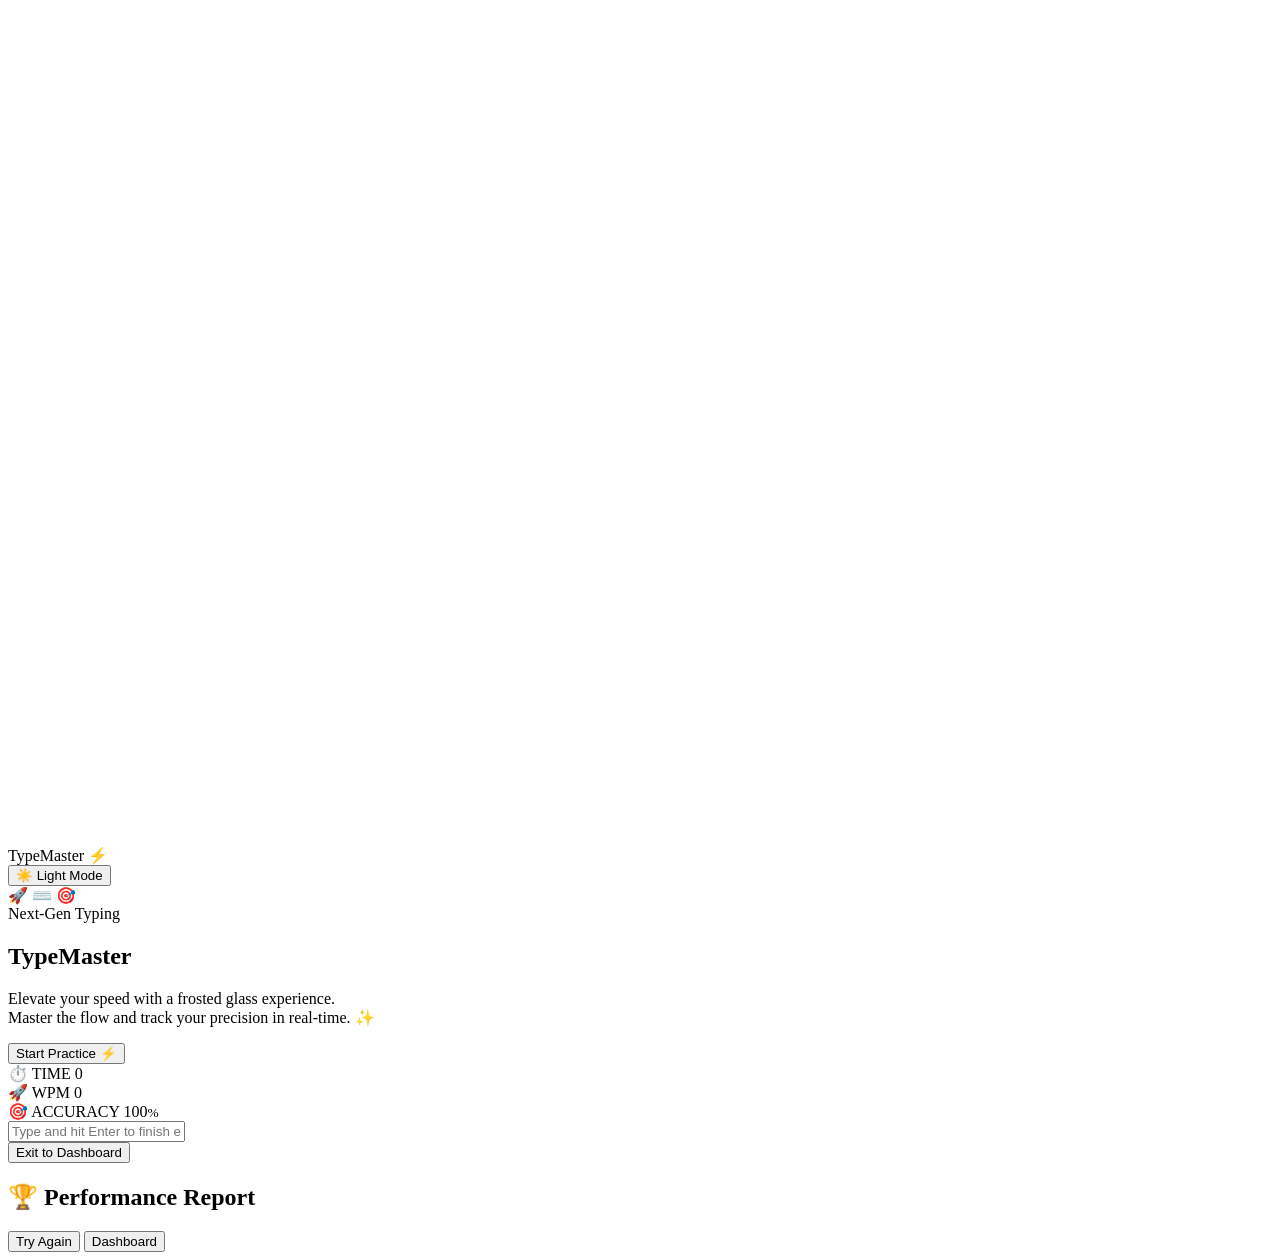
==== index.html @ 5be9650f "Update index.html" ====
<!DOCTYPE html>
<html lang="en">
<head>
    <meta charset="UTF-8">
    <meta name="viewport" content="width=device-width, initial-scale=1.0">
    <title>TypeMaster | Glass Edition</title>
    <link rel="stylesheet" href="style.css">
</head>
<body class="dark-mode">
    <div class="bubble-container" id="bubbles"></div>

    <audio id="key-sound" src="https://cdn.pixabay.com/audio/2022/03/15/audio_731385a430.mp3"></audio>
    <audio id="success-sound" src="https://cdn.pixabay.com/audio/2021/08/04/audio_0625c1539c.mp3"></audio>

    <nav class="glass-nav">
        <div class="logo-container">
            <span class="logo-text">TypeMaster</span>
            <span class="logo-bolt">⚡</span>
        </div>
        <button id="theme-toggle" class="theme-btn-styled">☀️ Light Mode</button>
    </nav>

    <main id="dashboard" class="page active">
        <section class="hero-container">
            <div class="glass-card hero-card">
                <div class="hero-emoji-top">🚀 ⌨️ 🎯</div>
                <span class="badge">Next-Gen Typing</span>
                <h1 class="gradient-text">TypeMaster</h1>
                <p>Elevate your speed with a frosted glass experience. <br> Master the flow and track your precision in real-time. ✨</p>
                <button class="btn-primary pulse" onclick="navigateTo('practice')">Start Practice ⚡</button>
            </div>
        </section>
    </main>

    <main id="practice" class="page">
        <div class="practice-container">
            <div class="stats-grid">
                <div class="glass-card stat-tile hover-glow">
                    <span class="tile-icon">⏱️</span>
                    <span class="label">TIME</span>
                    <span id="timer" class="value">0</span>
                </div>
                <div class="glass-card stat-tile hover-glow">
                    <span class="tile-icon">🚀</span>
                    <span class="label">WPM</span>
                    <span id="wpm" class="value">0</span>
                </div>
                <div class="glass-card stat-tile hover-glow">
                    <span class="tile-icon">🎯</span>
                    <span class="label">ACCURACY</span>
                    <span id="accuracy" class="value">100</span><small>%</small>
                </div>
            </div>

            <div class="glass-card main-typing-box">
                <div id="text-display" class="sentence-display"></div>
                <div class="input-wrapper">
                    <input type="text" id="typing-input" placeholder="Type and hit Enter to finish early..." autocomplete="off">
                </div>
            </div>
            
            <button class="btn-ghost" onclick="navigateTo('dashboard')">Exit to Dashboard</button>
        </div>
    </main>

    <div id="modal-overlay" class="modal hidden">
        <div class="glass-card modal-box">
            <h2>🏆 Performance Report</h2>
            <div id="final-results" class="results-content"></div>
            <div class="modal-footer">
                <button class="btn-primary" onclick="resetTest()">Try Again</button>
                <button class="btn-primary btn-alt" onclick="navigateTo('dashboard')">Dashboard</button>
            </div>
        </div>
    </div>

    <script src="script.js"></script>
</body>
</html>
---- style.css ----
const sentences = [
    "Precision is the key to mastering the art of typing fast.",
    "The glowing interface responded instantly to every single stroke.",
    "A journey of exploration begins with a curious mind.",
    "Modern web interfaces prioritize beauty as much as functionality."
];

let timer, startTime, isRunning = false;

// Theme Toggle Engine
document.getElementById('theme-toggle').addEventListener('click', () => {
    const isDark = document.body.classList.toggle('dark-mode');
    document.body.classList.toggle('light-mode', !isDark);
    document.getElementById('theme-toggle').innerText = isDark ? "☀️ Light Mode" : "🌙 Dark Mode";
});

function navigateTo(id) {
    document.querySelectorAll('.page').forEach(p => p.classList.remove('active'));
    document.getElementById(id).classList.add('active');
    document.getElementById('modal-overlay').classList.add('hidden');
    if (id === 'practice') startTest();
}

function startTest() {
    resetStats();
    const text = sentences[Math.floor(Math.random() * sentences.length)];
    document.getElementById('text-display').innerHTML = text.split('').map(c => `<span>${c}</span>`).join('');
    const input = document.getElementById('typing-input');
    input.value = "";
    input.focus();
}

// REAL-TIME ENGINE
document.getElementById('typing-input').addEventListener('input', (e) => {
    if (!isRunning) startTimer();
    
    // Play Click
    const snd = document.getElementById('key-sound');
    snd.currentTime = 0; snd.volume = 0.2; snd.play();

    const val = e.target.value;
    const spans = document.getElementById('text-display').querySelectorAll('span');
    let errs = 0;

    // Precise letter-by-letter highlighting
    spans.forEach((span, i) => {
        const char = val[i];
        if (char == null) {
            span.className = ''; 
        } else if (char === span.innerText) {
            span.className = 'correct'; // Green for correct
        } else {
            span.className = 'incorrect'; // Red for wrong
            errs++;
        }
    });

    // Instant Accuracy update
    const totalTyped = val.length;
    const accuracy = totalTyped > 0 ? Math.max(0, Math.floor(((totalTyped - errs) / totalTyped) * 100)) : 100;
    document.getElementById('accuracy').innerText = accuracy;

    // Finish automatically if perfect
    if (val === document.getElementById('text-display').innerText) finish();
});

// ENTER TO FINISH EARLY
document.getElementById('typing-input').addEventListener('keydown', (e) => {
    if (e.key === 'Enter' && isRunning) finish();
});

function startTimer() {
    isRunning = true;
    startTime = Date.now();
    timer = setInterval(() => {
        const sec = Math.floor((Date.now() - startTime) / 1000);
        document.getElementById('timer').innerText = sec;
        const chars = document.getElementById('typing-input').value.length;
        const wpm = sec > 0 ? Math.floor((chars / 5) / (sec / 60)) : 0;
        document.getElementById('wpm').innerText = wpm;
    }, 1000);
}

function finish() {
    clearInterval(timer);
    isRunning = false;
    document.getElementById('success-sound').play();
    
    document.getElementById('final-results').innerHTML = `
        <h3 style="font-size: 2.5rem; color: var(--accent); margin-bottom:10px;">${document.getElementById('wpm').innerText} WPM</h3>
        <p>Accuracy: ${document.getElementById('accuracy').innerText}%</p>
        <p>Time: ${document.getElementById('timer').innerText}s</p>
    `;
    document.getElementById('modal-overlay').classList.remove('hidden');
}

function resetStats() {
    clearInterval(timer);
    isRunning = false;
    document.getElementById('timer').innerText = "0";
    document.getElementById('wpm').innerText = "0";
    document.getElementById('accuracy').innerText = "100";
}

function resetTest() { navigateTo('practice'); }

// Init Bubbles
const container = document.getElementById('bubbles');
for (let i = 0; i < 12; i++) {
    const b = document.createElement('div');
    b.className = 'bubble';
    const s = Math.random() * 80 + 40 + 'px';
    b.style.width = s; b.style.height = s;
    b.style.left = Math.random() * 100 + 'vw';
    b.style.top = Math.random() * 100 + 'vh';
    container.appendChild(b);
}
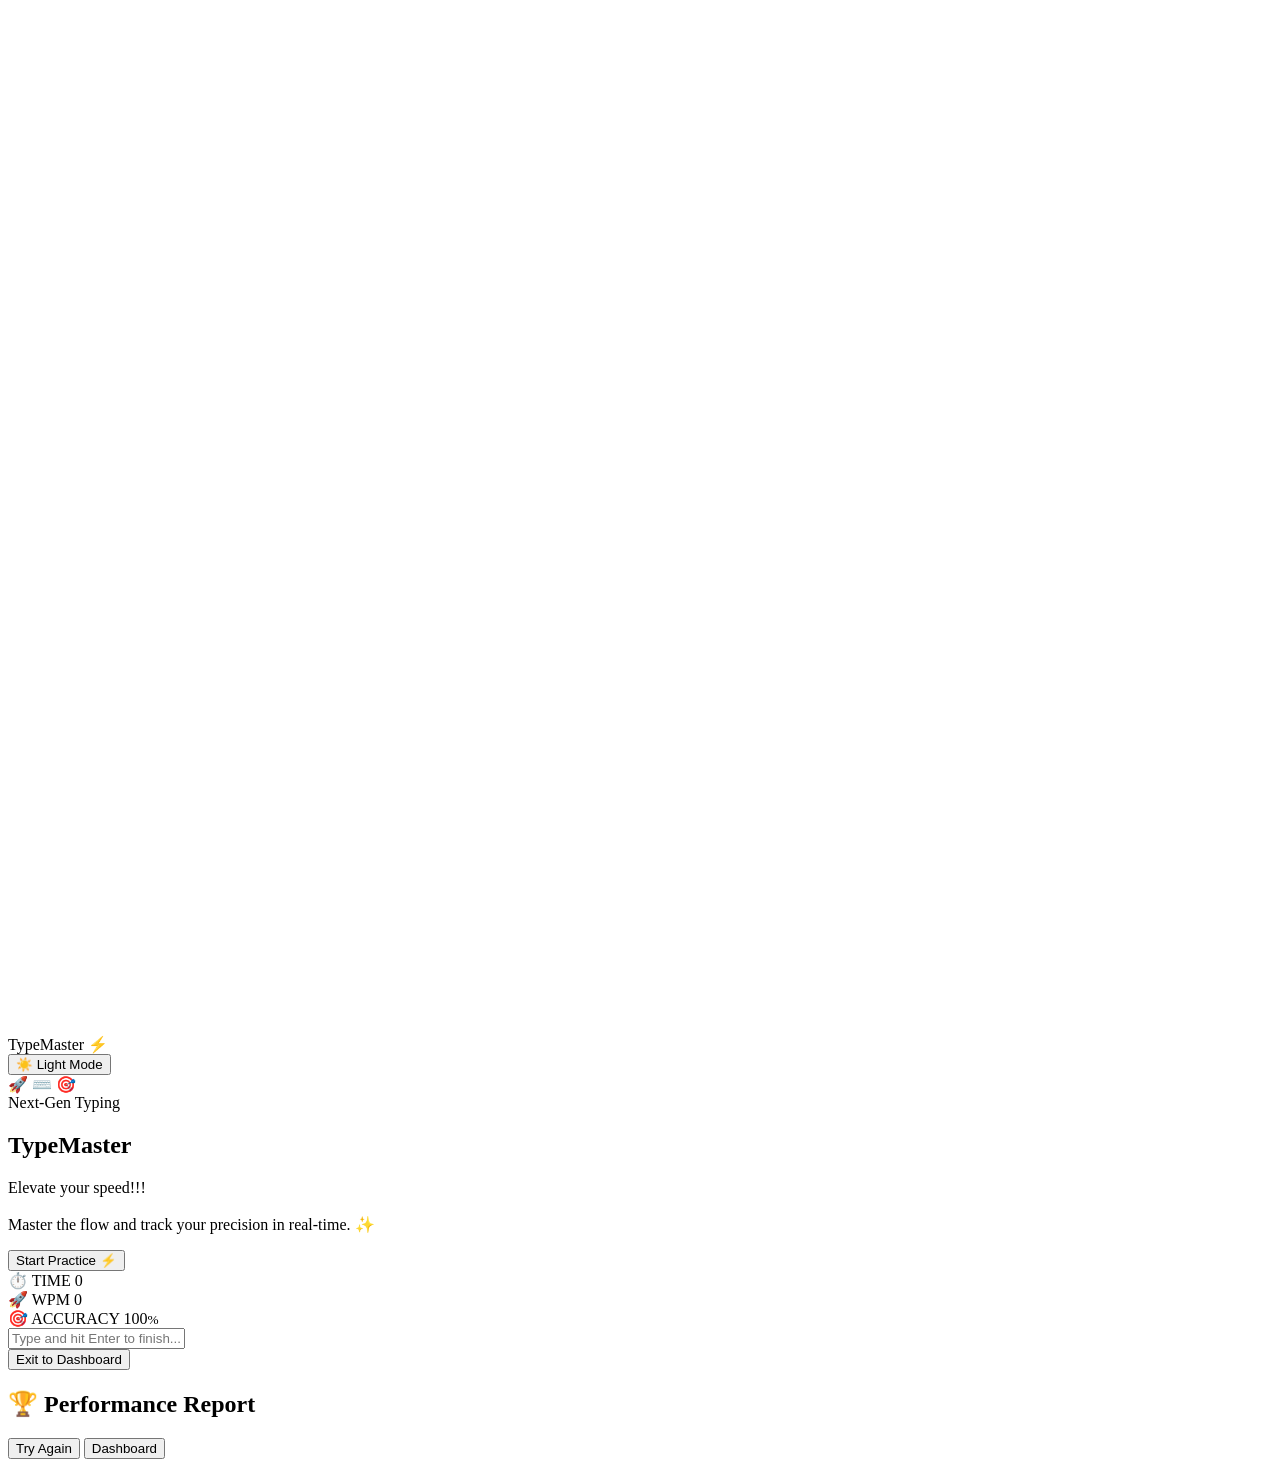
==== commit 61948db0: "Update index.html" ====
--- a/index.html
+++ b/index.html
@@ -26,7 +26,7 @@
                 <div class="hero-emoji-top">🚀 ⌨️ 🎯</div>
                 <span class="badge">Next-Gen Typing</span>
                 <h1 class="gradient-text">TypeMaster</h1>
-                <p>Elevate your speed with a frosted glass experience. <br> Master the flow and track your precision in real-time. ✨</p>
+                <p>Elevate your speed!!! <br><br> Master the flow and track your precision in real-time. ✨</p>
                 <button class="btn-primary pulse" onclick="navigateTo('practice')">Start Practice ⚡</button>
             </div>
         </section>
@@ -55,7 +55,7 @@
             <div class="glass-card main-typing-box">
                 <div id="text-display" class="sentence-display"></div>
                 <div class="input-wrapper">
-                    <input type="text" id="typing-input" placeholder="Type and hit Enter to finish early..." autocomplete="off">
+                    <input type="text" id="typing-input" placeholder="Type and hit Enter to finish..." autocomplete="off">
                 </div>
             </div>
             
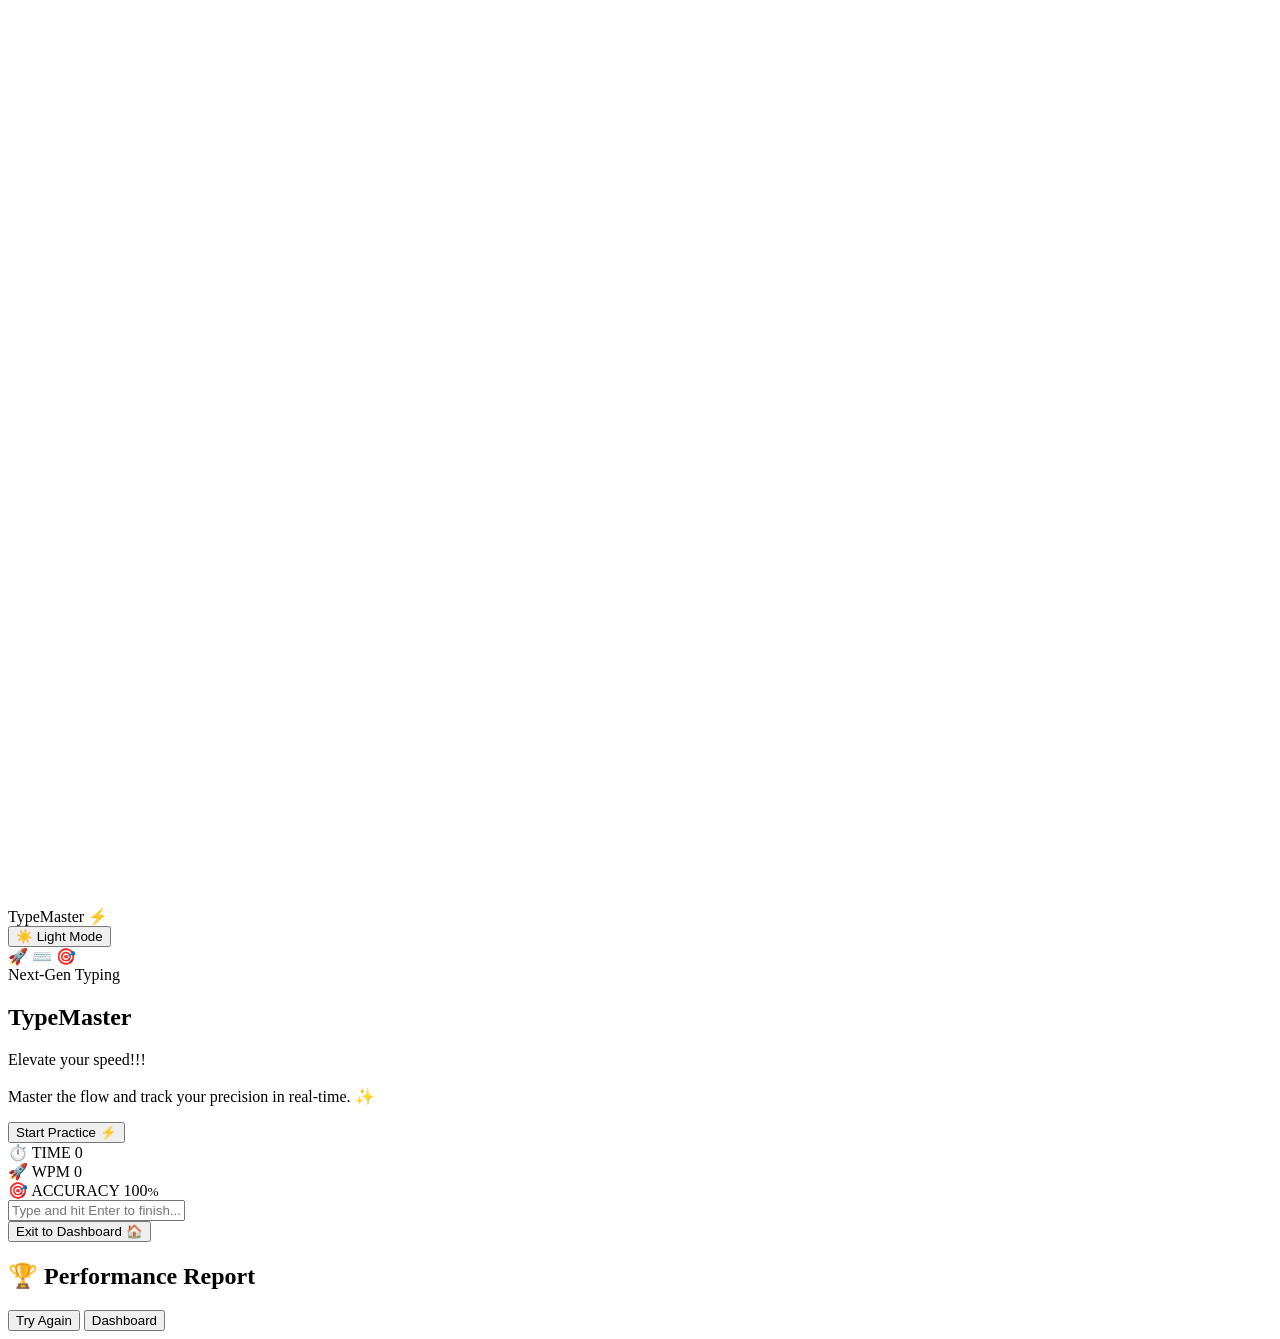
==== commit 0a913abb: "Update index.html" ====
--- a/index.html
+++ b/index.html
@@ -59,7 +59,11 @@
                 </div>
             </div>
             
-            <button class="btn-ghost" onclick="navigateTo('dashboard')">Exit to Dashboard</button>
+            <div class="exit-container">
+    <button class="glass-card exit-tile hover-glow" onclick="navigateTo('dashboard')">
+        Exit to Dashboard 🏠
+    </button>
+</div>
         </div>
     </main>
 
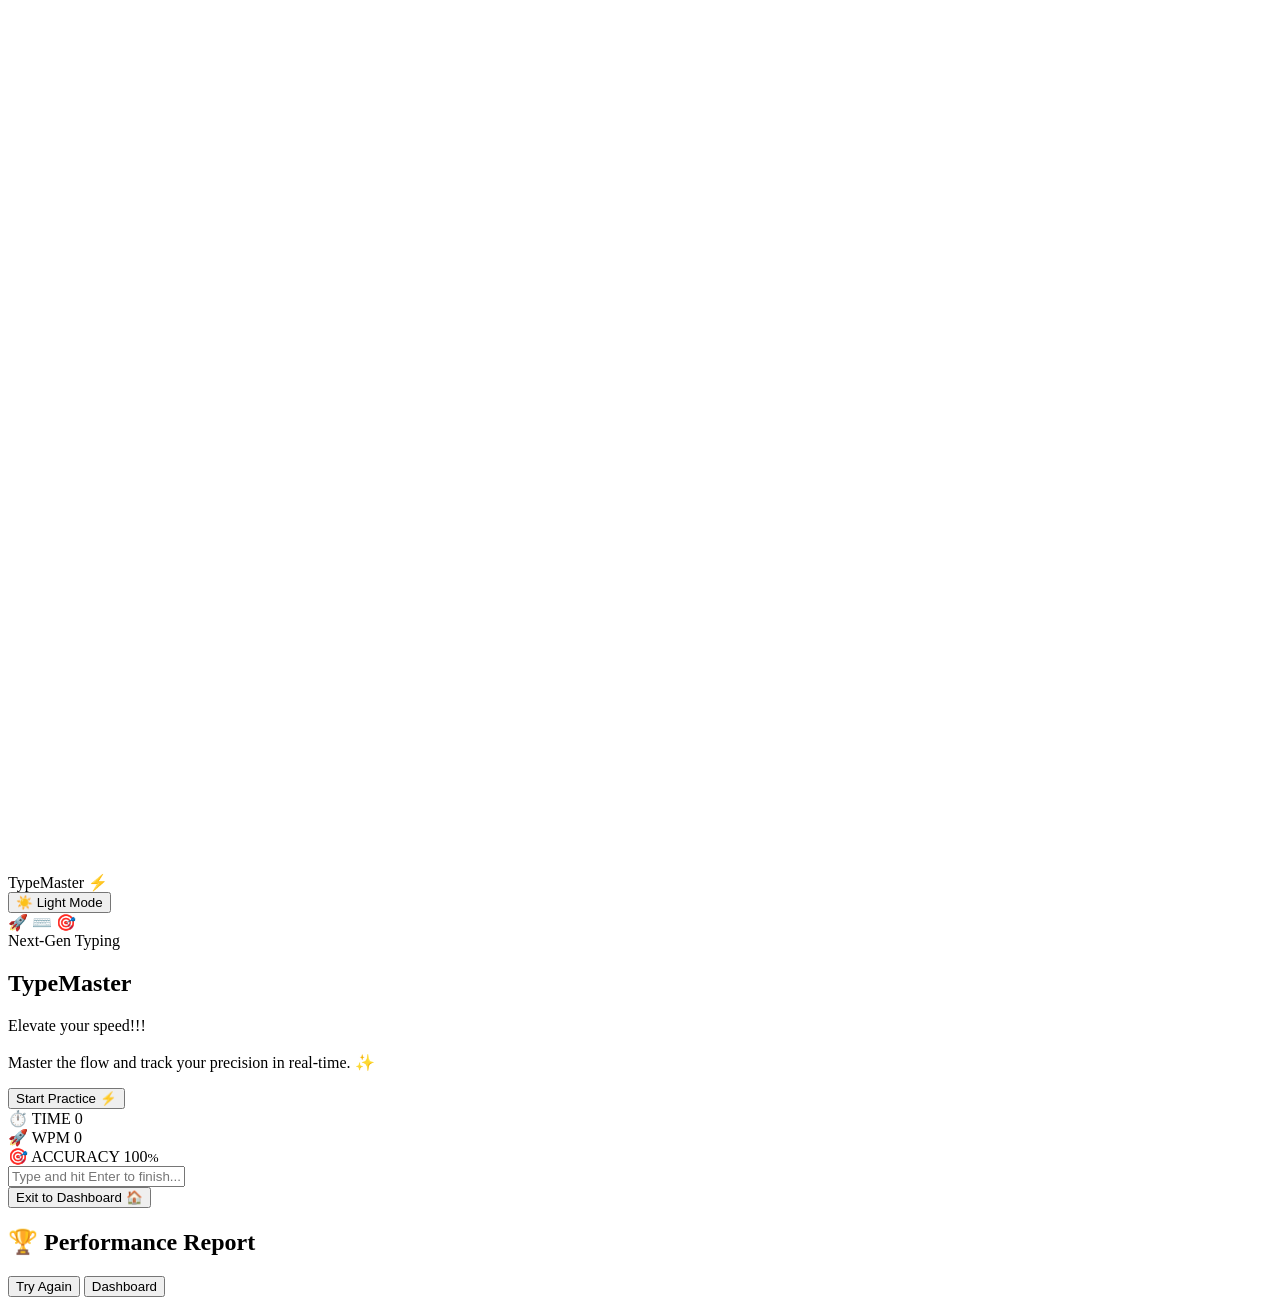
==== commit fedad235: "Update index.html" ====
--- a/index.html
+++ b/index.html
@@ -58,8 +58,7 @@
                     <input type="text" id="typing-input" placeholder="Type and hit Enter to finish..." autocomplete="off">
                 </div>
             </div>
-            
-            <div class="exit-container">
+           <div class="exit-container">
     <button class="glass-card exit-tile hover-glow" onclick="navigateTo('dashboard')">
         Exit to Dashboard 🏠
     </button>
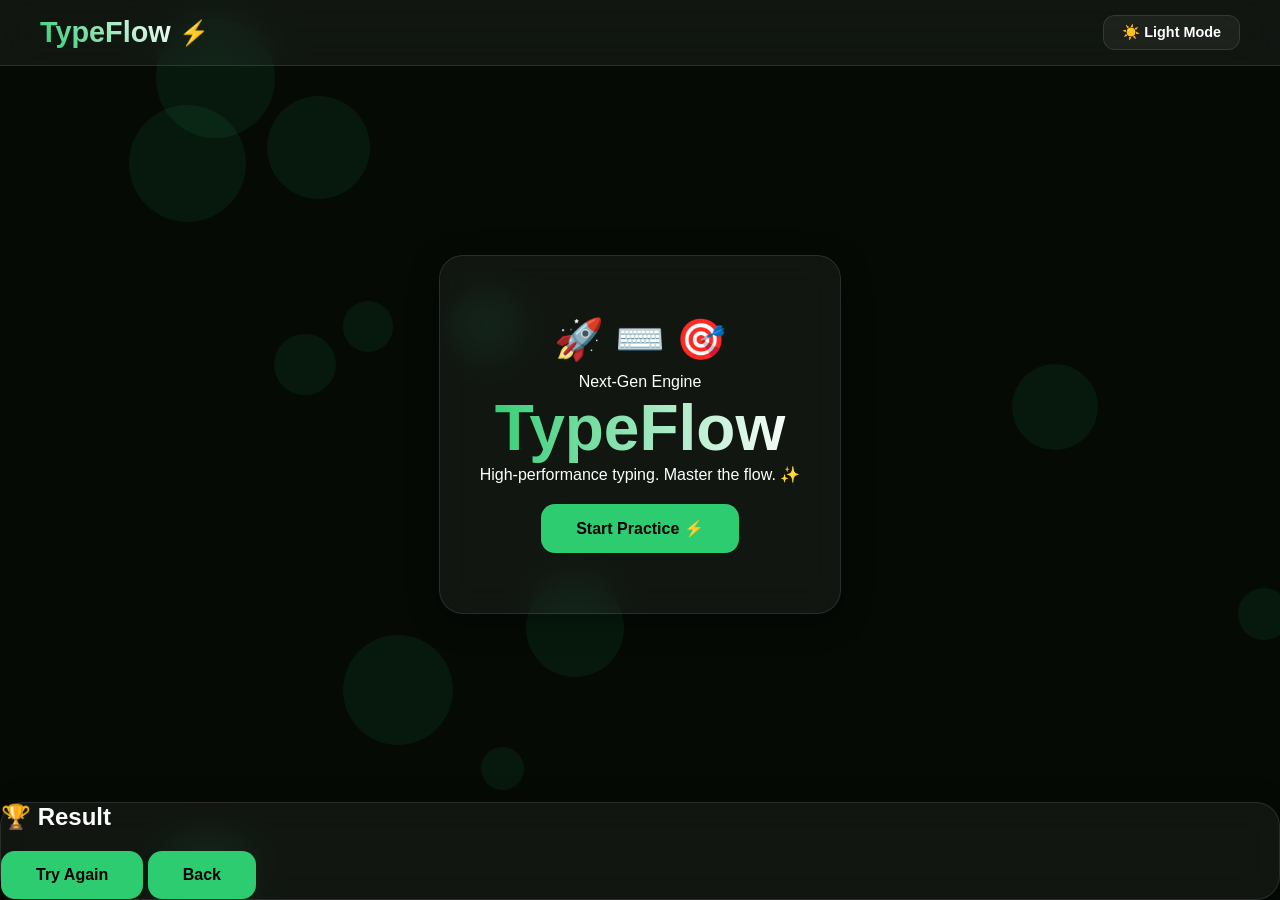
==== commit fdc27c4b: "Update index.html" ====
--- a/index.html
+++ b/index.html
@@ -2,8 +2,8 @@
 <html lang="en">
 <head>
     <meta charset="UTF-8">
-    <meta name="viewport" content="width=device-width, initial-scale=1.0">
-    <title>TypeMaster | Glass Edition</title>
+    <meta name="viewport" content="width=device-width, initial-scale=1.0, maximum-scale=1.0, user-scalable=no">
+    <title>TypeFlow | Precision Glass</title>
     <link rel="stylesheet" href="style.css">
 </head>
 <body class="dark-mode">
@@ -13,66 +13,69 @@
     <audio id="success-sound" src="https://cdn.pixabay.com/audio/2021/08/04/audio_0625c1539c.mp3"></audio>
 
     <nav class="glass-nav">
-        <div class="logo-container">
-            <span class="logo-text">TypeMaster</span>
-            <span class="logo-bolt">⚡</span>
+        <div class="nav-content">
+            <div class="logo-container">
+                <span class="logo-text">TypeFlow</span>
+                <span class="logo-bolt">⚡</span>
+            </div>
+            <button id="theme-toggle" class="theme-btn-styled">☀️ Light Mode</button>
         </div>
-        <button id="theme-toggle" class="theme-btn-styled">☀️ Light Mode</button>
     </nav>
 
-    <main id="dashboard" class="page active">
-        <section class="hero-container">
-            <div class="glass-card hero-card">
+    <div class="main-wrapper">
+        <main id="dashboard" class="page active">
+            <div class="hero-card glass-card">
                 <div class="hero-emoji-top">🚀 ⌨️ 🎯</div>
-                <span class="badge">Next-Gen Typing</span>
-                <h1 class="gradient-text">TypeMaster</h1>
-                <p>Elevate your speed!!! <br><br> Master the flow and track your precision in real-time. ✨</p>
+                <span class="badge">Next-Gen Engine</span>
+                <h1 class="gradient-text">TypeFlow</h1>
+                <p class="hero-desc">High-performance typing. Master the flow. ✨</p>
                 <button class="btn-primary pulse" onclick="navigateTo('practice')">Start Practice ⚡</button>
             </div>
-        </section>
-    </main>
+        </main>
 
-    <main id="practice" class="page">
-        <div class="practice-container">
-            <div class="stats-grid">
-                <div class="glass-card stat-tile hover-glow">
-                    <span class="tile-icon">⏱️</span>
-                    <span class="label">TIME</span>
-                    <span id="timer" class="value">0</span>
+        <main id="practice" class="page">
+            <div class="practice-layout">
+                <div class="stats-grid">
+                    <div class="glass-card stat-tile hover-glow">
+                        <span class="tile-icon">⏱️</span>
+                        <span class="label">TIME</span>
+                        <span id="timer" class="value">0</span>
+                    </div>
+                    <div class="glass-card stat-tile hover-glow">
+                        <span class="tile-icon">🚀</span>
+                        <span class="label">WPM</span>
+                        <span id="wpm" class="value">0</span>
+                    </div>
+                    <div class="glass-card stat-tile hover-glow">
+                        <span class="tile-icon">🎯</span>
+                        <span class="label">ACCURACY</span>
+                        <span id="accuracy" class="value">100</span><small>%</small>
+                    </div>
                 </div>
-                <div class="glass-card stat-tile hover-glow">
-                    <span class="tile-icon">🚀</span>
-                    <span class="label">WPM</span>
-                    <span id="wpm" class="value">0</span>
+
+                <div class="glass-card main-typing-box">
+                    <div id="text-display" class="sentence-display"></div>
+                    <div class="input-wrapper">
+                        <input type="text" id="typing-input" placeholder="Start typing..." autocomplete="off">
+                    </div>
                 </div>
-                <div class="glass-card stat-tile hover-glow">
-                    <span class="tile-icon">🎯</span>
-                    <span class="label">ACCURACY</span>
-                    <span id="accuracy" class="value">100</span><small>%</small>
+                
+                <div class="exit-container">
+                    <button class="glass-card exit-tile hover-glow" onclick="navigateTo('dashboard')">
+                        Exit to Dashboard 🏠
+                    </button>
                 </div>
             </div>
-
-            <div class="glass-card main-typing-box">
-                <div id="text-display" class="sentence-display"></div>
-                <div class="input-wrapper">
-                    <input type="text" id="typing-input" placeholder="Type and hit Enter to finish..." autocomplete="off">
-                </div>
-            </div>
-           <div class="exit-container">
-    <button class="glass-card exit-tile hover-glow" onclick="navigateTo('dashboard')">
-        Exit to Dashboard 🏠
-    </button>
-</div>
-        </div>
-    </main>
+        </main>
+    </div>
 
     <div id="modal-overlay" class="modal hidden">
         <div class="glass-card modal-box">
-            <h2>🏆 Performance Report</h2>
-            <div id="final-results" class="results-content"></div>
-            <div class="modal-footer">
+            <h2>🏆 Result</h2>
+            <div id="final-results"></div>
+            <div class="modal-actions">
                 <button class="btn-primary" onclick="resetTest()">Try Again</button>
-                <button class="btn-primary btn-alt" onclick="navigateTo('dashboard')">Dashboard</button>
+                <button class="btn-primary btn-alt" onclick="navigateTo('dashboard')">Back</button>
             </div>
         </div>
     </div>
--- a/style.css
+++ b/style.css
@@ -1,117 +1,293 @@
-const sentences = [
-    "Precision is the key to mastering the art of typing fast.",
-    "The glowing interface responded instantly to every single stroke.",
-    "A journey of exploration begins with a curious mind.",
-    "Modern web interfaces prioritize beauty as much as functionality."
-];
-
-let timer, startTime, isRunning = false;
-
-// Theme Toggle Engine
-document.getElementById('theme-toggle').addEventListener('click', () => {
-    const isDark = document.body.classList.toggle('dark-mode');
-    document.body.classList.toggle('light-mode', !isDark);
-    document.getElementById('theme-toggle').innerText = isDark ? "☀️ Light Mode" : "🌙 Dark Mode";
-});
-
-function navigateTo(id) {
-    document.querySelectorAll('.page').forEach(p => p.classList.remove('active'));
-    document.getElementById(id).classList.add('active');
-    document.getElementById('modal-overlay').classList.add('hidden');
-    if (id === 'practice') startTest();
-}
-
-function startTest() {
-    resetStats();
-    const text = sentences[Math.floor(Math.random() * sentences.length)];
-    document.getElementById('text-display').innerHTML = text.split('').map(c => `<span>${c}</span>`).join('');
-    const input = document.getElementById('typing-input');
-    input.value = "";
-    input.focus();
-}
-
-// REAL-TIME ENGINE
-document.getElementById('typing-input').addEventListener('input', (e) => {
-    if (!isRunning) startTimer();
-    
-    // Play Click
-    const snd = document.getElementById('key-sound');
-    snd.currentTime = 0; snd.volume = 0.2; snd.play();
-
-    const val = e.target.value;
-    const spans = document.getElementById('text-display').querySelectorAll('span');
-    let errs = 0;
-
-    // Precise letter-by-letter highlighting
-    spans.forEach((span, i) => {
-        const char = val[i];
-        if (char == null) {
-            span.className = ''; 
-        } else if (char === span.innerText) {
-            span.className = 'correct'; // Green for correct
-        } else {
-            span.className = 'incorrect'; // Red for wrong
-            errs++;
-        }
-    });
-
-    // Instant Accuracy update
-    const totalTyped = val.length;
-    const accuracy = totalTyped > 0 ? Math.max(0, Math.floor(((totalTyped - errs) / totalTyped) * 100)) : 100;
-    document.getElementById('accuracy').innerText = accuracy;
-
-    // Finish automatically if perfect
-    if (val === document.getElementById('text-display').innerText) finish();
-});
-
-// ENTER TO FINISH EARLY
-document.getElementById('typing-input').addEventListener('keydown', (e) => {
-    if (e.key === 'Enter' && isRunning) finish();
-});
-
-function startTimer() {
-    isRunning = true;
-    startTime = Date.now();
-    timer = setInterval(() => {
-        const sec = Math.floor((Date.now() - startTime) / 1000);
-        document.getElementById('timer').innerText = sec;
-        const chars = document.getElementById('typing-input').value.length;
-        const wpm = sec > 0 ? Math.floor((chars / 5) / (sec / 60)) : 0;
-        document.getElementById('wpm').innerText = wpm;
-    }, 1000);
-}
-
-function finish() {
-    clearInterval(timer);
-    isRunning = false;
-    document.getElementById('success-sound').play();
-    
-    document.getElementById('final-results').innerHTML = `
-        <h3 style="font-size: 2.5rem; color: var(--accent); margin-bottom:10px;">${document.getElementById('wpm').innerText} WPM</h3>
-        <p>Accuracy: ${document.getElementById('accuracy').innerText}%</p>
-        <p>Time: ${document.getElementById('timer').innerText}s</p>
-    `;
-    document.getElementById('modal-overlay').classList.remove('hidden');
-}
-
-function resetStats() {
-    clearInterval(timer);
-    isRunning = false;
-    document.getElementById('timer').innerText = "0";
-    document.getElementById('wpm').innerText = "0";
-    document.getElementById('accuracy').innerText = "100";
-}
-
-function resetTest() { navigateTo('practice'); }
-
-// Init Bubbles
-const container = document.getElementById('bubbles');
-for (let i = 0; i < 12; i++) {
-    const b = document.createElement('div');
-    b.className = 'bubble';
-    const s = Math.random() * 80 + 40 + 'px';
-    b.style.width = s; b.style.height = s;
-    b.style.left = Math.random() * 100 + 'vw';
-    b.style.top = Math.random() * 100 + 'vh';
-    container.appendChild(b);
-}
+/* --- 1. THEME & VARIABLE SYSTEM --- */
+:root {
+    --accent: #2ecc71; /* Neon Green */
+    --bg-dark: #050a05;
+    --text-bright: #ffffff;
+    --glass-bg: rgba(255, 255, 255, 0.05);
+    --glass-border: rgba(255, 255, 255, 0.1);
+    --shadow: 0 8px 32px rgba(0, 0, 0, 0.3);
+}
+
+body.light-mode {
+    --accent: #e67e22; /* Vibrant Orange */
+    --bg-dark: #f0f2f5;
+    --text-bright: #1a1a1b;
+    --glass-bg: rgba(255, 255, 255, 0.7);
+    --glass-border: rgba(0, 0, 0, 0.08);
+}
+
+/* --- 2. BASE RESET --- */
+* {
+    box-sizing: border-box;
+    margin: 0;
+    padding: 0;
+    font-family: 'Inter', -apple-system, sans-serif;
+    transition: background 0.3s ease, color 0.3s ease, transform 0.2s ease;
+}
+
+body {
+    background-color: var(--bg-dark);
+    color: var(--text-bright);
+    height: 100vh;
+    overflow: hidden; /* Prevents scrollbars on desktop */
+    display: flex;
+    flex-direction: column;
+}
+
+/* --- 3. NAVIGATION & LOGO --- */
+.glass-nav {
+    width: 100%;
+    padding: 15px 40px;
+    background: var(--glass-bg);
+    backdrop-filter: blur(20px);
+    border-bottom: 1px solid var(--glass-border);
+    z-index: 1000;
+}
+
+.nav-content {
+    max-width: 1200px;
+    margin: 0 auto;
+    display: flex;
+    justify-content: space-between;
+    align-items: center;
+}
+
+.logo-container {
+    display: flex;
+    align-items: center;
+    gap: 8px;
+}
+
+.logo-text {
+    font-size: 1.8rem;
+    font-weight: 900;
+    background: linear-gradient(45deg, var(--accent), #fff);
+    -webkit-background-clip: text;
+    -webkit-text-fill-color: transparent;
+}
+
+.logo-bolt {
+    font-size: 1.5rem;
+    animation: bolt-glow 2s infinite alternate;
+}
+
+@keyframes bolt-glow {
+    from { filter: drop-shadow(0 0 2px var(--accent)); transform: scale(1); }
+    to { filter: drop-shadow(0 0 8px var(--accent)); transform: scale(1.1); }
+}
+
+.theme-btn-styled {
+    background: var(--glass-bg);
+    border: 1px solid var(--glass-border);
+    color: var(--text-bright);
+    padding: 8px 18px;
+    border-radius: 12px;
+    cursor: pointer;
+    font-weight: 600;
+    font-size: 0.9rem;
+}
+
+/* --- 4. LAYOUT WRAPPERS --- */
+.main-wrapper {
+    flex: 1;
+    display: flex;
+    align-items: center;
+    justify-content: center;
+    padding: 20px;
+    position: relative;
+}
+
+.page {
+    display: none;
+    width: 100%;
+    max-width: 900px;
+    animation: fadeIn 0.4s ease-out;
+}
+
+.page.active {
+    display: flex;
+    flex-direction: column;
+    align-items: center;
+}
+
+@keyframes fadeIn {
+    from { opacity: 0; transform: translateY(10px); }
+    to { opacity: 1; transform: translateY(0); }
+}
+
+/* --- 5. GLASS CARDS & TILES --- */
+.glass-card {
+    background: var(--glass-bg);
+    backdrop-filter: blur(16px);
+    border: 1px solid var(--glass-border);
+    border-radius: 24px;
+    box-shadow: var(--shadow);
+}
+
+.hero-card {
+    padding: 60px 40px;
+    text-align: center;
+    max-width: 600px;
+}
+
+.hero-emoji-top { font-size: 2.5rem; margin-bottom: 10px; }
+
+.gradient-text {
+    font-size: 4rem;
+    font-weight: 900;
+    background: linear-gradient(to right, var(--accent), #fff, var(--accent));
+    background-size: 200% auto;
+    -webkit-background-clip: text;
+    -webkit-text-fill-color: transparent;
+    animation: shine 4s linear infinite;
+}
+
+@keyframes shine { to { background-position: 200% center; } }
+
+/* --- 6. PRACTICE PAGE ELEMENTS --- */
+.practice-layout {
+    width: 100%;
+    display: flex;
+    flex-direction: column;
+    gap: 25px;
+}
+
+.stats-grid {
+    display: grid;
+    grid-template-columns: repeat(3, 1fr);
+    gap: 15px;
+}
+
+.stat-tile {
+    padding: 25px 15px;
+    text-align: center;
+}
+
+.tile-icon { font-size: 1.4rem; display: block; margin-bottom: 5px; }
+.label { font-size: 0.75rem; font-weight: 700; opacity: 0.7; letter-spacing: 1px; }
+.value { font-size: 2rem; font-weight: 900; color: var(--accent); display: block; }
+
+.main-typing-box {
+    padding: 45px;
+    min-height: 220px;
+    text-align: center;
+}
+
+.sentence-display {
+    font-size: 1.7rem;
+    line-height: 1.5;
+    margin-bottom: 25px;
+}
+
+#typing-input {
+    width: 100%;
+    background: rgba(255, 255, 255, 0.07);
+    border: 1px solid var(--glass-border);
+    border-radius: 14px;
+    padding: 15px;
+    color: var(--text-bright);
+    font-size: 1.2rem;
+    text-align: center;
+    outline: none;
+}
+
+/* Letter Highlighting */
+.correct { color: var(--accent) !important; text-shadow: 0 0 10px var(--accent); }
+.incorrect { color: #ff4757 !important; background: rgba(255, 71, 87, 0.2); border-radius: 4px; }
+
+/* --- 7. BUTTONS & ACTIONS --- */
+.btn-primary {
+    background: var(--accent);
+    color: #000;
+    padding: 15px 35px;
+    border-radius: 14px;
+    border: none;
+    font-weight: 800;
+    cursor: pointer;
+    margin-top: 20px;
+    font-size: 1rem;
+}
+
+.pulse { animation: pulse-anim 2s infinite; }
+@keyframes pulse-anim {
+    0% { box-shadow: 0 0 0 0px rgba(46, 204, 113, 0.4); }
+    70% { box-shadow: 0 0 0 15px rgba(46, 204, 113, 0); }
+}
+
+.exit-container {
+    width: 100%;
+    display: flex;
+    justify-content: center;
+    margin-top: 10px;
+}
+
+.exit-tile {
+    padding: 12px 30px;
+    font-weight: 700;
+    color: #ffffff !important; /* Forces visibility */
+    background: rgba(255, 255, 255, 0.1) !important;
+    cursor: pointer;
+}
+
+.hover-glow:hover {
+    transform: translateY(-5px);
+    border-color: var(--accent);
+    box-shadow: 0 10px 20px rgba(46, 204, 113, 0.2);
+}
+
+/* --- 8. RESPONSIVE DESIGN (MEDIA QUERIES) --- */
+
+/* Tablets (iPad, etc.) */
+@media (max-width: 768px) {
+    .glass-nav { padding: 15px 25px; }
+    .gradient-text { font-size: 3rem; }
+    .hero-card { padding: 40px 25px; }
+    .main-typing-box { padding: 30px; min-height: 180px; }
+    .sentence-display { font-size: 1.4rem; }
+    .stat-tile .value { font-size: 1.6rem; }
+}
+
+/* Mobile Phones */
+@media (max-width: 480px) {
+    body { overflow-y: auto; } /* Allows scrolling on small screens if needed */
+    
+    .nav-content { flex-direction: row; }
+    .logo-text { font-size: 1.4rem; }
+    
+    .main-wrapper { padding: 15px; align-items: flex-start; margin-top: 10px; }
+    
+    .gradient-text { font-size: 2.2rem; }
+    .hero-card { padding: 30px 15px; }
+    
+    .stats-grid { gap: 8px; }
+    .stat-tile { padding: 15px 5px; }
+    .stat-tile .value { font-size: 1.3rem; }
+    .tile-icon { font-size: 1.1rem; }
+
+    .main-typing-box { padding: 25px 15px; }
+    .sentence-display { font-size: 1.1rem; }
+    #typing-input { font-size: 1rem; padding: 12px; }
+    
+    .exit-tile { width: 100%; font-size: 0.9rem; }
+}
+
+/* --- 9. DECORATIVE BUBBLES --- */
+.bubble-container {
+    position: fixed;
+    inset: 0;
+    z-index: -1;
+    pointer-events: none;
+}
+
+.bubble {
+    position: absolute;
+    background: var(--accent);
+    opacity: 0.08;
+    border-radius: 50%;
+    animation: float 15s infinite ease-in-out;
+}
+
+@keyframes float {
+    0%, 100% { transform: translate(0, 0); }
+    50% { transform: translate(30px, -50px); }
+}
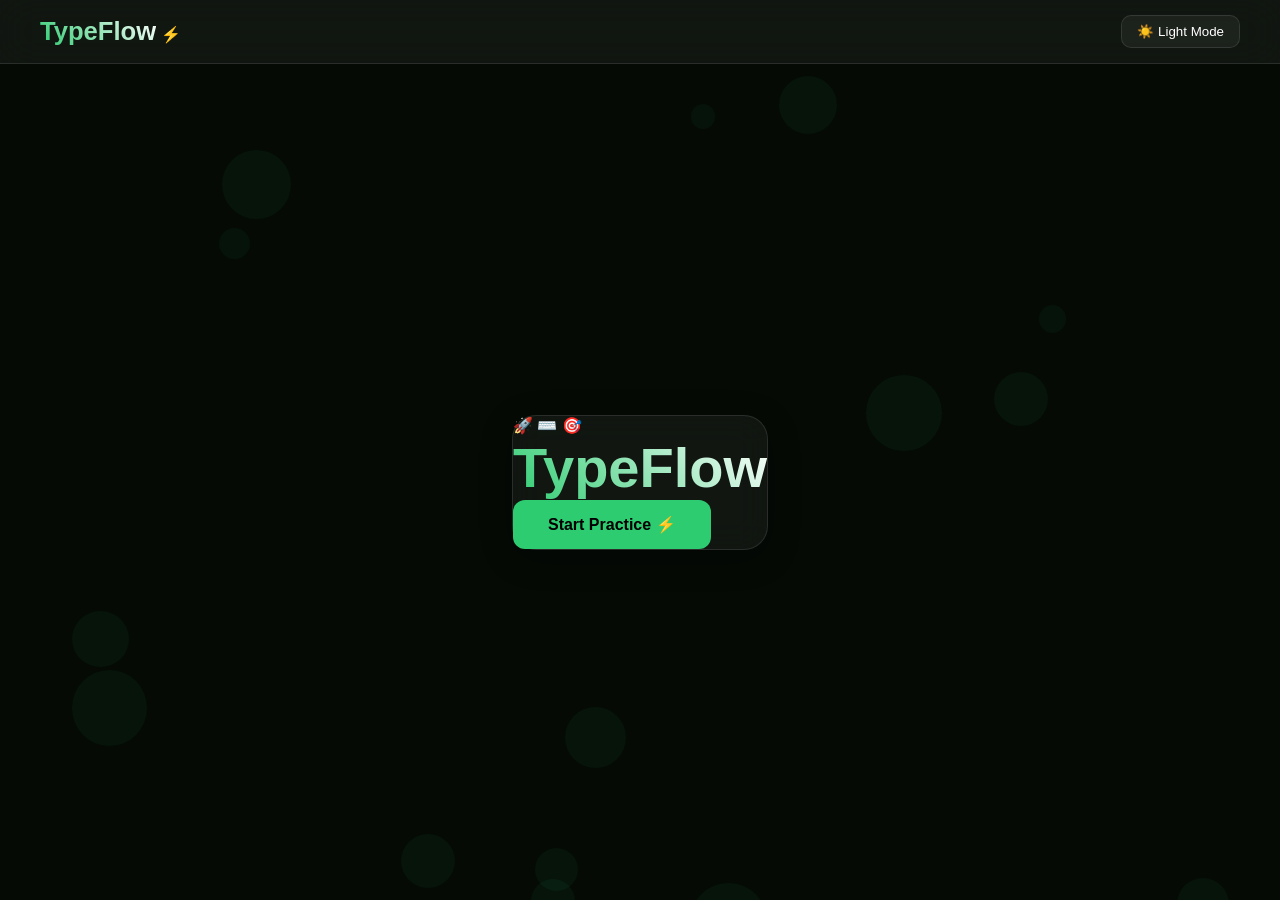
==== commit 59ba8b33: "Update index.html" ====
--- a/index.html
+++ b/index.html
@@ -8,9 +8,6 @@
 </head>
 <body class="dark-mode">
     <div class="bubble-container" id="bubbles"></div>
-
-    <audio id="key-sound" src="https://cdn.pixabay.com/audio/2022/03/15/audio_731385a430.mp3"></audio>
-    <audio id="success-sound" src="https://cdn.pixabay.com/audio/2021/08/04/audio_0625c1539c.mp3"></audio>
 
     <nav class="glass-nav">
         <div class="nav-content">
@@ -26,9 +23,7 @@
         <main id="dashboard" class="page active">
             <div class="hero-card glass-card">
                 <div class="hero-emoji-top">🚀 ⌨️ 🎯</div>
-                <span class="badge">Next-Gen Engine</span>
                 <h1 class="gradient-text">TypeFlow</h1>
-                <p class="hero-desc">High-performance typing. Master the flow. ✨</p>
                 <button class="btn-primary pulse" onclick="navigateTo('practice')">Start Practice ⚡</button>
             </div>
         </main>
@@ -36,50 +31,34 @@
         <main id="practice" class="page">
             <div class="practice-layout">
                 <div class="stats-grid">
-                    <div class="glass-card stat-tile hover-glow">
-                        <span class="tile-icon">⏱️</span>
+                    <div class="glass-card stat-tile">
                         <span class="label">TIME</span>
                         <span id="timer" class="value">0</span>
                     </div>
-                    <div class="glass-card stat-tile hover-glow">
-                        <span class="tile-icon">🚀</span>
+                    <div class="glass-card stat-tile">
                         <span class="label">WPM</span>
                         <span id="wpm" class="value">0</span>
                     </div>
-                    <div class="glass-card stat-tile hover-glow">
-                        <span class="tile-icon">🎯</span>
+                    <div class="glass-card stat-tile">
                         <span class="label">ACCURACY</span>
-                        <span id="accuracy" class="value">100</span><small>%</small>
+                        <div class="acc-wrapper"><span id="accuracy" class="value">100</span><span class="unit">%</span></div>
                     </div>
                 </div>
 
                 <div class="glass-card main-typing-box">
                     <div id="text-display" class="sentence-display"></div>
-                    <div class="input-wrapper">
-                        <input type="text" id="typing-input" placeholder="Start typing..." autocomplete="off">
-                    </div>
+                    <input type="text" id="typing-input" placeholder="Start typing..." autocomplete="off">
                 </div>
                 
                 <div class="exit-container">
-                    <button class="glass-card exit-tile hover-glow" onclick="navigateTo('dashboard')">
+                    <button class="exit-tile hover-glow" onclick="navigateTo('dashboard')">
                         Exit to Dashboard 🏠
                     </button>
                 </div>
             </div>
         </main>
     </div>
-
-    <div id="modal-overlay" class="modal hidden">
-        <div class="glass-card modal-box">
-            <h2>🏆 Result</h2>
-            <div id="final-results"></div>
-            <div class="modal-actions">
-                <button class="btn-primary" onclick="resetTest()">Try Again</button>
-                <button class="btn-primary btn-alt" onclick="navigateTo('dashboard')">Back</button>
-            </div>
-        </div>
-    </div>
-
+    
     <script src="script.js"></script>
 </body>
 </html>
--- a/style.css
+++ b/style.css
@@ -1,293 +1,77 @@
-/* --- 1. THEME & VARIABLE SYSTEM --- */
 :root {
-    --accent: #2ecc71; /* Neon Green */
+    --accent: #2ecc71;
     --bg-dark: #050a05;
     --text-bright: #ffffff;
     --glass-bg: rgba(255, 255, 255, 0.05);
     --glass-border: rgba(255, 255, 255, 0.1);
-    --shadow: 0 8px 32px rgba(0, 0, 0, 0.3);
 }
 
 body.light-mode {
-    --accent: #e67e22; /* Vibrant Orange */
+    --accent: #e67e22;
     --bg-dark: #f0f2f5;
     --text-bright: #1a1a1b;
     --glass-bg: rgba(255, 255, 255, 0.7);
-    --glass-border: rgba(0, 0, 0, 0.08);
+    --glass-border: rgba(0, 0, 0, 0.1);
 }
 
-/* --- 2. BASE RESET --- */
-* {
-    box-sizing: border-box;
-    margin: 0;
-    padding: 0;
-    font-family: 'Inter', -apple-system, sans-serif;
-    transition: background 0.3s ease, color 0.3s ease, transform 0.2s ease;
+* { box-sizing: border-box; margin: 0; padding: 0; font-family: 'Inter', sans-serif; }
+body { background: var(--bg-dark); color: var(--text-bright); height: 100vh; overflow: hidden; display: flex; flex-direction: column; transition: 0.3s; }
+
+/* NAV */
+.glass-nav { padding: 15px 30px; background: var(--glass-bg); backdrop-filter: blur(20px); border-bottom: 1px solid var(--glass-border); z-index: 100; }
+.nav-content { max-width: 1200px; margin: 0 auto; display: flex; justify-content: space-between; align-items: center; }
+.logo-text { font-size: 1.6rem; font-weight: 900; background: linear-gradient(45deg, var(--accent), #fff); -webkit-background-clip: text; -webkit-text-fill-color: transparent; }
+.theme-btn-styled { background: var(--glass-bg); border: 1px solid var(--glass-border); color: var(--text-bright); padding: 8px 15px; border-radius: 10px; cursor: pointer; }
+
+/* LAYOUT */
+.main-wrapper { flex: 1; display: flex; align-items: center; justify-content: center; padding: 20px; position: relative; }
+.page { display: none; width: 100%; max-width: 900px; animation: fadeIn 0.4s ease; }
+.page.active { display: flex; flex-direction: column; align-items: center; }
+
+/* GLASS CARDS */
+.glass-card { background: var(--glass-bg); backdrop-filter: blur(16px); border: 1px solid var(--glass-border); border-radius: 24px; box-shadow: 0 8px 32px rgba(0,0,0,0.3); }
+.stats-grid { display: grid; grid-template-columns: repeat(3, 1fr); gap: 15px; width: 100%; }
+.stat-tile { padding: 20px; text-align: center; }
+.value { font-size: 2rem; font-weight: 900; color: var(--accent); display: block; }
+.label { font-size: 0.7rem; font-weight: 700; opacity: 0.6; text-transform: uppercase; }
+
+/* TYPING AREA */
+.main-typing-box { padding: 40px; width: 100%; min-height: 220px; text-align: center; display: flex; flex-direction: column; justify-content: center; }
+.sentence-display { font-size: 1.6rem; line-height: 1.5; margin-bottom: 25px; color: rgba(255,255,255,0.3); }
+.sentence-display span.correct { color: var(--accent) !important; text-shadow: 0 0 10px var(--accent); }
+.sentence-display span.incorrect { color: #ff4757 !important; background: rgba(255, 71, 87, 0.2); border-radius: 4px; }
+#typing-input { width: 100%; background: rgba(255,255,255,0.05); border: 1px solid var(--glass-border); border-radius: 12px; padding: 15px; color: var(--text-bright); text-align: center; outline: none; font-size: 1.2rem; }
+
+/* EXIT TILE */
+.exit-container { width: 100%; display: flex; justify-content: center; margin-top: 20px; }
+.exit-tile { padding: 12px 35px; border-radius: 15px; cursor: pointer; font-weight: 700; color: #ffffff !important; background: rgba(255, 255, 255, 0.1) !important; border: 1px solid var(--glass-border); }
+.hover-glow:hover { transform: translateY(-5px); border-color: var(--accent); box-shadow: 0 10px 20px rgba(46, 204, 113, 0.3); }
+
+/* MODAL & SUCCESS */
+.modal { position: fixed; inset: 0; background: rgba(0,0,0,0.8); display: flex; align-items: center; justify-content: center; z-index: 1000; backdrop-filter: blur(10px); }
+.modal-box { padding: 40px; text-align: center; max-width: 400px; width: 90%; }
+.hidden { display: none !important; }
+.result-wpm { font-size: 3.5rem; color: var(--accent); font-weight: 900; margin: 10px 0; }
+.modal-actions { display: flex; gap: 10px; justify-content: center; margin-top: 20px; }
+.btn-alt { background: rgba(255,255,255,0.1) !important; color: white !important; }
+
+/* HERO */
+.gradient-text { font-size: 3.5rem; font-weight: 900; background: linear-gradient(45deg, var(--accent), #fff); -webkit-background-clip: text; -webkit-text-fill-color: transparent; }
+.btn-primary { background: var(--accent); color: #000; padding: 15px 35px; border-radius: 12px; border: none; font-weight: 800; cursor: pointer; font-size: 1rem; }
+.pulse { animation: pulse-anim 2s infinite; }
+
+/* RESPONSIVE */
+@media (max-width: 768px) {
+    .gradient-text { font-size: 2.5rem; }
+    .main-typing-box { padding: 25px; }
+    .sentence-display { font-size: 1.2rem; }
+    .stat-tile .value { font-size: 1.4rem; }
 }
 
-body {
-    background-color: var(--bg-dark);
-    color: var(--text-bright);
-    height: 100vh;
-    overflow: hidden; /* Prevents scrollbars on desktop */
-    display: flex;
-    flex-direction: column;
-}
+@keyframes fadeIn { from { opacity: 0; transform: translateY(10px); } to { opacity: 1; transform: translateY(0); } }
+@keyframes pulse-anim { 0% { box-shadow: 0 0 0 0px rgba(46, 204, 113, 0.4); } 70% { box-shadow: 0 0 0 15px rgba(46, 204, 113, 0); } }
 
-/* --- 3. NAVIGATION & LOGO --- */
-.glass-nav {
-    width: 100%;
-    padding: 15px 40px;
-    background: var(--glass-bg);
-    backdrop-filter: blur(20px);
-    border-bottom: 1px solid var(--glass-border);
-    z-index: 1000;
-}
-
-.nav-content {
-    max-width: 1200px;
-    margin: 0 auto;
-    display: flex;
-    justify-content: space-between;
-    align-items: center;
-}
-
-.logo-container {
-    display: flex;
-    align-items: center;
-    gap: 8px;
-}
-
-.logo-text {
-    font-size: 1.8rem;
-    font-weight: 900;
-    background: linear-gradient(45deg, var(--accent), #fff);
-    -webkit-background-clip: text;
-    -webkit-text-fill-color: transparent;
-}
-
-.logo-bolt {
-    font-size: 1.5rem;
-    animation: bolt-glow 2s infinite alternate;
-}
-
-@keyframes bolt-glow {
-    from { filter: drop-shadow(0 0 2px var(--accent)); transform: scale(1); }
-    to { filter: drop-shadow(0 0 8px var(--accent)); transform: scale(1.1); }
-}
-
-.theme-btn-styled {
-    background: var(--glass-bg);
-    border: 1px solid var(--glass-border);
-    color: var(--text-bright);
-    padding: 8px 18px;
-    border-radius: 12px;
-    cursor: pointer;
-    font-weight: 600;
-    font-size: 0.9rem;
-}
-
-/* --- 4. LAYOUT WRAPPERS --- */
-.main-wrapper {
-    flex: 1;
-    display: flex;
-    align-items: center;
-    justify-content: center;
-    padding: 20px;
-    position: relative;
-}
-
-.page {
-    display: none;
-    width: 100%;
-    max-width: 900px;
-    animation: fadeIn 0.4s ease-out;
-}
-
-.page.active {
-    display: flex;
-    flex-direction: column;
-    align-items: center;
-}
-
-@keyframes fadeIn {
-    from { opacity: 0; transform: translateY(10px); }
-    to { opacity: 1; transform: translateY(0); }
-}
-
-/* --- 5. GLASS CARDS & TILES --- */
-.glass-card {
-    background: var(--glass-bg);
-    backdrop-filter: blur(16px);
-    border: 1px solid var(--glass-border);
-    border-radius: 24px;
-    box-shadow: var(--shadow);
-}
-
-.hero-card {
-    padding: 60px 40px;
-    text-align: center;
-    max-width: 600px;
-}
-
-.hero-emoji-top { font-size: 2.5rem; margin-bottom: 10px; }
-
-.gradient-text {
-    font-size: 4rem;
-    font-weight: 900;
-    background: linear-gradient(to right, var(--accent), #fff, var(--accent));
-    background-size: 200% auto;
-    -webkit-background-clip: text;
-    -webkit-text-fill-color: transparent;
-    animation: shine 4s linear infinite;
-}
-
-@keyframes shine { to { background-position: 200% center; } }
-
-/* --- 6. PRACTICE PAGE ELEMENTS --- */
-.practice-layout {
-    width: 100%;
-    display: flex;
-    flex-direction: column;
-    gap: 25px;
-}
-
-.stats-grid {
-    display: grid;
-    grid-template-columns: repeat(3, 1fr);
-    gap: 15px;
-}
-
-.stat-tile {
-    padding: 25px 15px;
-    text-align: center;
-}
-
-.tile-icon { font-size: 1.4rem; display: block; margin-bottom: 5px; }
-.label { font-size: 0.75rem; font-weight: 700; opacity: 0.7; letter-spacing: 1px; }
-.value { font-size: 2rem; font-weight: 900; color: var(--accent); display: block; }
-
-.main-typing-box {
-    padding: 45px;
-    min-height: 220px;
-    text-align: center;
-}
-
-.sentence-display {
-    font-size: 1.7rem;
-    line-height: 1.5;
-    margin-bottom: 25px;
-}
-
-#typing-input {
-    width: 100%;
-    background: rgba(255, 255, 255, 0.07);
-    border: 1px solid var(--glass-border);
-    border-radius: 14px;
-    padding: 15px;
-    color: var(--text-bright);
-    font-size: 1.2rem;
-    text-align: center;
-    outline: none;
-}
-
-/* Letter Highlighting */
-.correct { color: var(--accent) !important; text-shadow: 0 0 10px var(--accent); }
-.incorrect { color: #ff4757 !important; background: rgba(255, 71, 87, 0.2); border-radius: 4px; }
-
-/* --- 7. BUTTONS & ACTIONS --- */
-.btn-primary {
-    background: var(--accent);
-    color: #000;
-    padding: 15px 35px;
-    border-radius: 14px;
-    border: none;
-    font-weight: 800;
-    cursor: pointer;
-    margin-top: 20px;
-    font-size: 1rem;
-}
-
-.pulse { animation: pulse-anim 2s infinite; }
-@keyframes pulse-anim {
-    0% { box-shadow: 0 0 0 0px rgba(46, 204, 113, 0.4); }
-    70% { box-shadow: 0 0 0 15px rgba(46, 204, 113, 0); }
-}
-
-.exit-container {
-    width: 100%;
-    display: flex;
-    justify-content: center;
-    margin-top: 10px;
-}
-
-.exit-tile {
-    padding: 12px 30px;
-    font-weight: 700;
-    color: #ffffff !important; /* Forces visibility */
-    background: rgba(255, 255, 255, 0.1) !important;
-    cursor: pointer;
-}
-
-.hover-glow:hover {
-    transform: translateY(-5px);
-    border-color: var(--accent);
-    box-shadow: 0 10px 20px rgba(46, 204, 113, 0.2);
-}
-
-/* --- 8. RESPONSIVE DESIGN (MEDIA QUERIES) --- */
-
-/* Tablets (iPad, etc.) */
-@media (max-width: 768px) {
-    .glass-nav { padding: 15px 25px; }
-    .gradient-text { font-size: 3rem; }
-    .hero-card { padding: 40px 25px; }
-    .main-typing-box { padding: 30px; min-height: 180px; }
-    .sentence-display { font-size: 1.4rem; }
-    .stat-tile .value { font-size: 1.6rem; }
-}
-
-/* Mobile Phones */
-@media (max-width: 480px) {
-    body { overflow-y: auto; } /* Allows scrolling on small screens if needed */
-    
-    .nav-content { flex-direction: row; }
-    .logo-text { font-size: 1.4rem; }
-    
-    .main-wrapper { padding: 15px; align-items: flex-start; margin-top: 10px; }
-    
-    .gradient-text { font-size: 2.2rem; }
-    .hero-card { padding: 30px 15px; }
-    
-    .stats-grid { gap: 8px; }
-    .stat-tile { padding: 15px 5px; }
-    .stat-tile .value { font-size: 1.3rem; }
-    .tile-icon { font-size: 1.1rem; }
-
-    .main-typing-box { padding: 25px 15px; }
-    .sentence-display { font-size: 1.1rem; }
-    #typing-input { font-size: 1rem; padding: 12px; }
-    
-    .exit-tile { width: 100%; font-size: 0.9rem; }
-}
-
-/* --- 9. DECORATIVE BUBBLES --- */
-.bubble-container {
-    position: fixed;
-    inset: 0;
-    z-index: -1;
-    pointer-events: none;
-}
-
-.bubble {
-    position: absolute;
-    background: var(--accent);
-    opacity: 0.08;
-    border-radius: 50%;
-    animation: float 15s infinite ease-in-out;
-}
-
-@keyframes float {
-    0%, 100% { transform: translate(0, 0); }
-    50% { transform: translate(30px, -50px); }
-}
+/* BUBBLES */
+.bubble-container { position: fixed; inset: 0; z-index: -1; pointer-events: none; }
+.bubble { position: absolute; background: var(--accent); opacity: 0.05; border-radius: 50%; animation: float 15s infinite ease-in-out; }
+@keyframes float { 0%, 100% { transform: translateY(0); } 50% { transform: translateY(-40px); } }
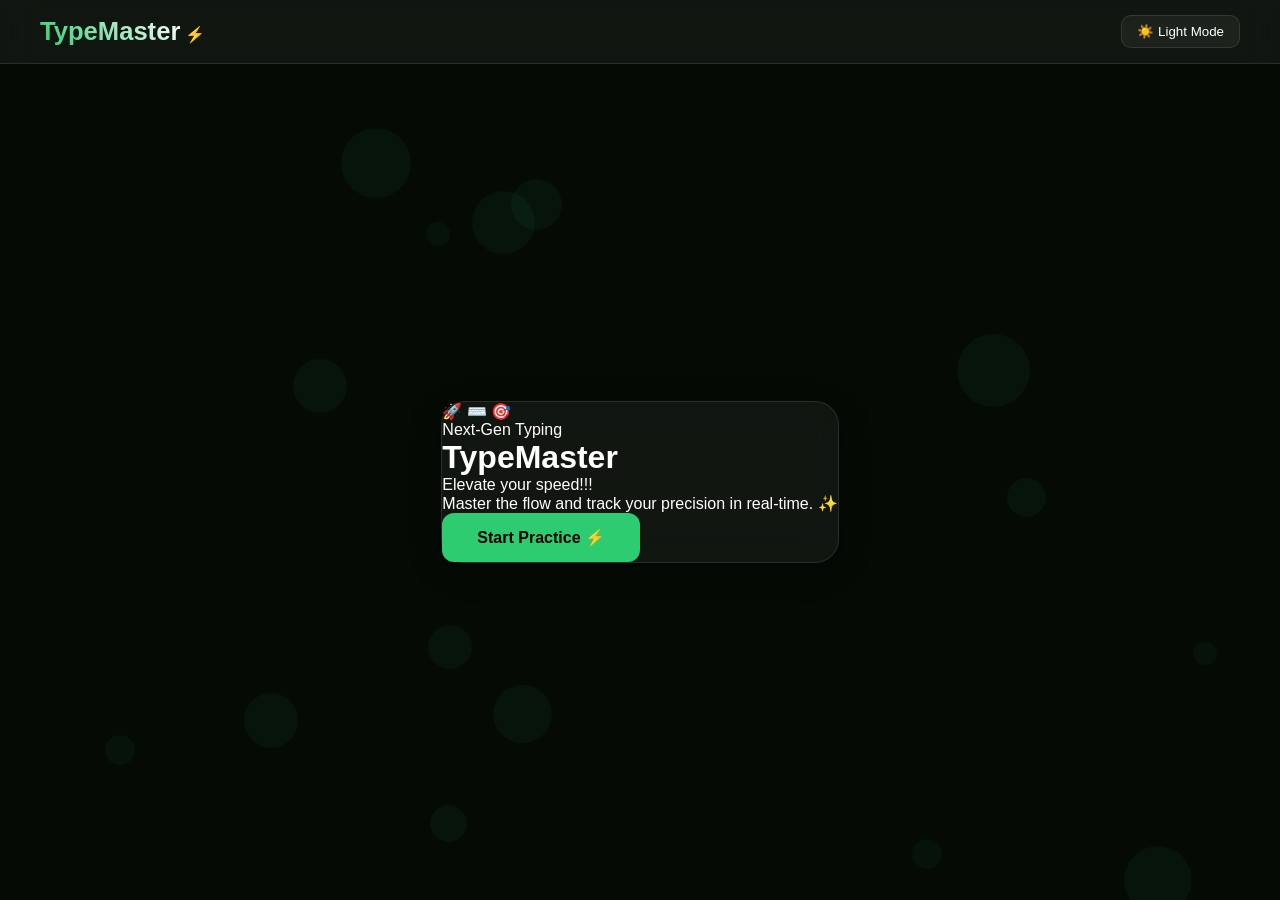
==== commit 931c6007: "Update index.html" ====
--- a/index.html
+++ b/index.html
@@ -3,16 +3,19 @@
 <head>
     <meta charset="UTF-8">
     <meta name="viewport" content="width=device-width, initial-scale=1.0, maximum-scale=1.0, user-scalable=no">
-    <title>TypeFlow | Precision Glass</title>
+    <title>TypeMaster ⚡ </title>
     <link rel="stylesheet" href="style.css">
 </head>
 <body class="dark-mode">
     <div class="bubble-container" id="bubbles"></div>
 
+    <audio id="key-sound" src="https://cdn.pixabay.com/audio/2022/03/15/audio_731385a430.mp3"></audio>
+    <audio id="success-sound" src="https://cdn.pixabay.com/audio/2021/08/04/audio_0625c1539c.mp3"></audio>
+
     <nav class="glass-nav">
         <div class="nav-content">
             <div class="logo-container">
-                <span class="logo-text">TypeFlow</span>
+                <span class="logo-text">TypeMaster</span>
                 <span class="logo-bolt">⚡</span>
             </div>
             <button id="theme-toggle" class="theme-btn-styled">☀️ Light Mode</button>
@@ -23,8 +26,11 @@
         <main id="dashboard" class="page active">
             <div class="hero-card glass-card">
                 <div class="hero-emoji-top">🚀 ⌨️ 🎯</div>
-                <h1 class="gradient-text">TypeFlow</h1>
-                <button class="btn-primary pulse" onclick="navigateTo('practice')">Start Practice ⚡</button>
+                <p class="hero-sub">Next-Gen Typing</p>
+                <h1 class="hero-title">TypeMaster</h1>
+                <p class="hero-tagline">Elevate your speed!!!</p>
+                <p class="hero-desc">Master the flow and track your precision in real-time. ✨</p>
+                <button class="btn-primary" onclick="navigateTo('practice')">Start Practice ⚡</button>
             </div>
         </main>
 
@@ -32,33 +38,52 @@
             <div class="practice-layout">
                 <div class="stats-grid">
                     <div class="glass-card stat-tile">
+                        <span class="tile-icon">⏱️</span>
                         <span class="label">TIME</span>
                         <span id="timer" class="value">0</span>
                     </div>
                     <div class="glass-card stat-tile">
+                        <span class="tile-icon">🚀</span>
                         <span class="label">WPM</span>
                         <span id="wpm" class="value">0</span>
                     </div>
                     <div class="glass-card stat-tile">
+                        <span class="tile-icon">🎯</span>
                         <span class="label">ACCURACY</span>
-                        <div class="acc-wrapper"><span id="accuracy" class="value">100</span><span class="unit">%</span></div>
+                        <div class="acc-wrapper">
+                            <span id="accuracy" class="value">100</span>
+                            <span class="unit">%</span>
+                        </div>
                     </div>
                 </div>
 
                 <div class="glass-card main-typing-box">
                     <div id="text-display" class="sentence-display"></div>
-                    <input type="text" id="typing-input" placeholder="Start typing..." autocomplete="off">
+                    <div class="input-wrapper">
+                        <input type="text" id="typing-input" placeholder="Type and hit Enter to finish..." autocomplete="off">
+                    </div>
                 </div>
                 
                 <div class="exit-container">
-                    <button class="exit-tile hover-glow" onclick="navigateTo('dashboard')">
+                    <button class="exit-tile" onclick="navigateTo('dashboard')">
                         Exit to Dashboard 🏠
                     </button>
                 </div>
             </div>
         </main>
     </div>
-    
+
+    <div id="modal-overlay" class="modal hidden">
+        <div class="glass-card modal-box">
+            <h2>🏆 Results</h2>
+            <div id="final-results"></div>
+            <div class="modal-actions">
+                <button class="btn-primary" onclick="resetTest()">Try Again</button>
+                <button class="btn-primary btn-alt" onclick="navigateTo('dashboard')">Home</button>
+            </div>
+        </div>
+    </div>
+
     <script src="script.js"></script>
 </body>
 </html>
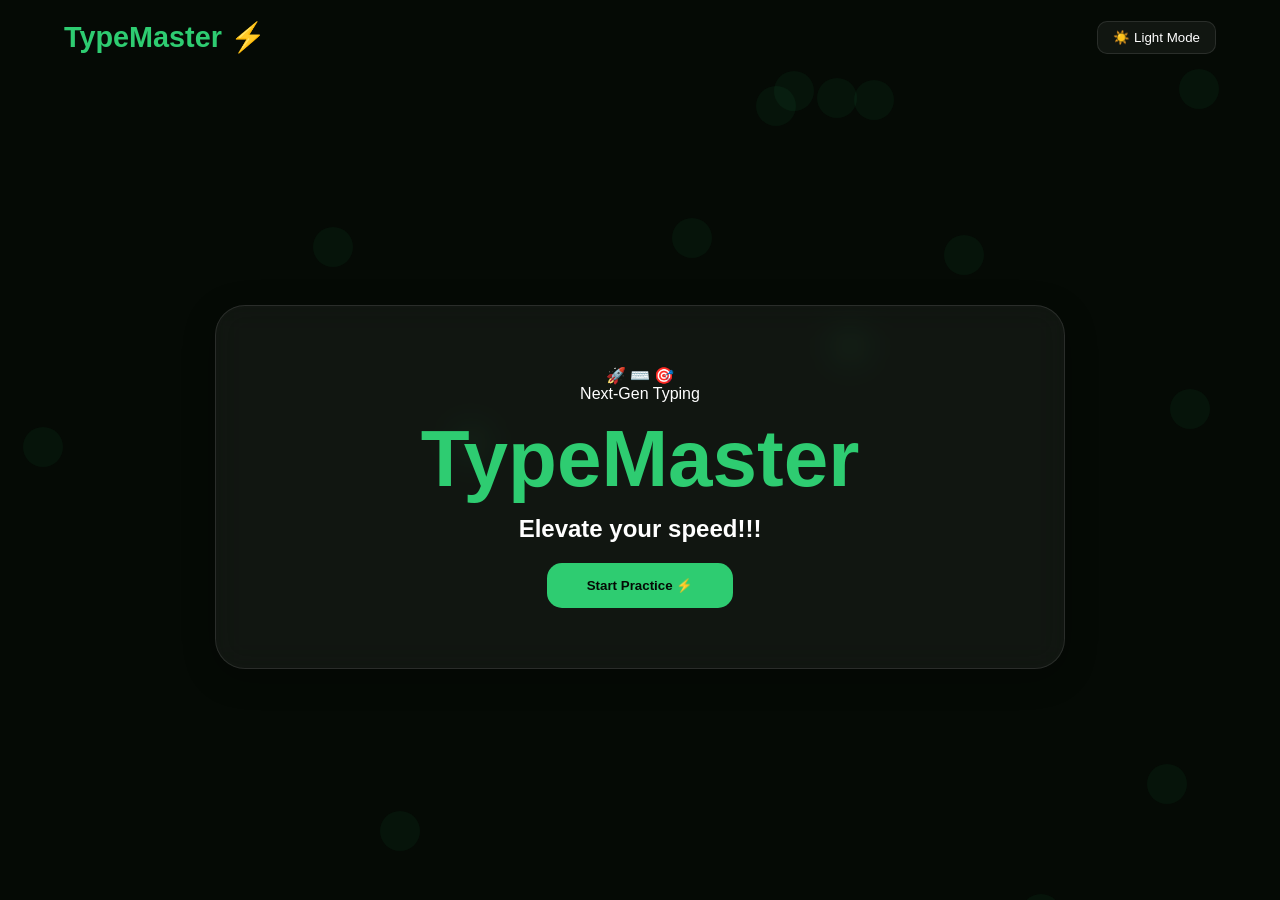
==== commit fdec4631: "Update index.html" ====
--- a/index.html
+++ b/index.html
@@ -2,12 +2,12 @@
 <html lang="en">
 <head>
     <meta charset="UTF-8">
-    <meta name="viewport" content="width=device-width, initial-scale=1.0, maximum-scale=1.0, user-scalable=no">
-    <title>TypeMaster ⚡ </title>
+    <meta name="viewport" content="width=device-width, initial-scale=1.0">
+    <title>TypeMaster</title>
     <link rel="stylesheet" href="style.css">
 </head>
 <body class="dark-mode">
-    <div class="bubble-container" id="bubbles"></div>
+    <div id="bubbles" class="bubble-container"></div>
 
     <audio id="key-sound" src="https://cdn.pixabay.com/audio/2022/03/15/audio_731385a430.mp3"></audio>
     <audio id="success-sound" src="https://cdn.pixabay.com/audio/2021/08/04/audio_0625c1539c.mp3"></audio>
@@ -15,8 +15,7 @@
     <nav class="glass-nav">
         <div class="nav-content">
             <div class="logo-container">
-                <span class="logo-text">TypeMaster</span>
-                <span class="logo-bolt">⚡</span>
+                <span class="logo-text">TypeMaster ⚡</span>
             </div>
             <button id="theme-toggle" class="theme-btn-styled">☀️ Light Mode</button>
         </div>
@@ -29,7 +28,6 @@
                 <p class="hero-sub">Next-Gen Typing</p>
                 <h1 class="hero-title">TypeMaster</h1>
                 <p class="hero-tagline">Elevate your speed!!!</p>
-                <p class="hero-desc">Master the flow and track your precision in real-time. ✨</p>
                 <button class="btn-primary" onclick="navigateTo('practice')">Start Practice ⚡</button>
             </div>
         </main>
@@ -38,36 +36,26 @@
             <div class="practice-layout">
                 <div class="stats-grid">
                     <div class="glass-card stat-tile">
-                        <span class="tile-icon">⏱️</span>
                         <span class="label">TIME</span>
                         <span id="timer" class="value">0</span>
                     </div>
                     <div class="glass-card stat-tile">
-                        <span class="tile-icon">🚀</span>
                         <span class="label">WPM</span>
                         <span id="wpm" class="value">0</span>
                     </div>
                     <div class="glass-card stat-tile">
-                        <span class="tile-icon">🎯</span>
                         <span class="label">ACCURACY</span>
-                        <div class="acc-wrapper">
-                            <span id="accuracy" class="value">100</span>
-                            <span class="unit">%</span>
-                        </div>
+                        <div class="acc-wrapper"><span id="accuracy" class="value">100</span><span class="unit">%</span></div>
                     </div>
                 </div>
 
                 <div class="glass-card main-typing-box">
                     <div id="text-display" class="sentence-display"></div>
-                    <div class="input-wrapper">
-                        <input type="text" id="typing-input" placeholder="Type and hit Enter to finish..." autocomplete="off">
-                    </div>
+                    <input type="text" id="typing-input" placeholder="Type and hit Enter..." autocomplete="off">
                 </div>
                 
                 <div class="exit-container">
-                    <button class="exit-tile" onclick="navigateTo('dashboard')">
-                        Exit to Dashboard 🏠
-                    </button>
+                    <button class="exit-tile" onclick="navigateTo('dashboard')">Exit to Dashboard 🏠</button>
                 </div>
             </div>
         </main>
@@ -75,11 +63,11 @@
 
     <div id="modal-overlay" class="modal hidden">
         <div class="glass-card modal-box">
-            <h2>🏆 Results</h2>
+            <h2>🏆 Test Completed!</h2>
             <div id="final-results"></div>
             <div class="modal-actions">
                 <button class="btn-primary" onclick="resetTest()">Try Again</button>
-                <button class="btn-primary btn-alt" onclick="navigateTo('dashboard')">Home</button>
+                <button class="btn-primary" style="background:#444; color:white;" onclick="navigateTo('dashboard')">Home</button>
             </div>
         </div>
     </div>
--- a/style.css
+++ b/style.css
@@ -1,77 +1,289 @@
+/* 1. VARIABLES & RESET */
 :root {
     --accent: #2ecc71;
     --bg-dark: #050a05;
-    --text-bright: #ffffff;
-    --glass-bg: rgba(255, 255, 255, 0.05);
-    --glass-border: rgba(255, 255, 255, 0.1);
+    --glass: rgba(255, 255, 255, 0.05);
+    --border: rgba(255, 255, 255, 0.1);
 }
 
 body.light-mode {
     --accent: #e67e22;
     --bg-dark: #f0f2f5;
-    --text-bright: #1a1a1b;
-    --glass-bg: rgba(255, 255, 255, 0.7);
-    --glass-border: rgba(0, 0, 0, 0.1);
-}
-
-* { box-sizing: border-box; margin: 0; padding: 0; font-family: 'Inter', sans-serif; }
-body { background: var(--bg-dark); color: var(--text-bright); height: 100vh; overflow: hidden; display: flex; flex-direction: column; transition: 0.3s; }
-
-/* NAV */
-.glass-nav { padding: 15px 30px; background: var(--glass-bg); backdrop-filter: blur(20px); border-bottom: 1px solid var(--glass-border); z-index: 100; }
-.nav-content { max-width: 1200px; margin: 0 auto; display: flex; justify-content: space-between; align-items: center; }
-.logo-text { font-size: 1.6rem; font-weight: 900; background: linear-gradient(45deg, var(--accent), #fff); -webkit-background-clip: text; -webkit-text-fill-color: transparent; }
-.theme-btn-styled { background: var(--glass-bg); border: 1px solid var(--glass-border); color: var(--text-bright); padding: 8px 15px; border-radius: 10px; cursor: pointer; }
-
-/* LAYOUT */
-.main-wrapper { flex: 1; display: flex; align-items: center; justify-content: center; padding: 20px; position: relative; }
-.page { display: none; width: 100%; max-width: 900px; animation: fadeIn 0.4s ease; }
-.page.active { display: flex; flex-direction: column; align-items: center; }
-
-/* GLASS CARDS */
-.glass-card { background: var(--glass-bg); backdrop-filter: blur(16px); border: 1px solid var(--glass-border); border-radius: 24px; box-shadow: 0 8px 32px rgba(0,0,0,0.3); }
-.stats-grid { display: grid; grid-template-columns: repeat(3, 1fr); gap: 15px; width: 100%; }
-.stat-tile { padding: 20px; text-align: center; }
-.value { font-size: 2rem; font-weight: 900; color: var(--accent); display: block; }
-.label { font-size: 0.7rem; font-weight: 700; opacity: 0.6; text-transform: uppercase; }
-
-/* TYPING AREA */
-.main-typing-box { padding: 40px; width: 100%; min-height: 220px; text-align: center; display: flex; flex-direction: column; justify-content: center; }
-.sentence-display { font-size: 1.6rem; line-height: 1.5; margin-bottom: 25px; color: rgba(255,255,255,0.3); }
-.sentence-display span.correct { color: var(--accent) !important; text-shadow: 0 0 10px var(--accent); }
-.sentence-display span.incorrect { color: #ff4757 !important; background: rgba(255, 71, 87, 0.2); border-radius: 4px; }
-#typing-input { width: 100%; background: rgba(255,255,255,0.05); border: 1px solid var(--glass-border); border-radius: 12px; padding: 15px; color: var(--text-bright); text-align: center; outline: none; font-size: 1.2rem; }
-
-/* EXIT TILE */
-.exit-container { width: 100%; display: flex; justify-content: center; margin-top: 20px; }
-.exit-tile { padding: 12px 35px; border-radius: 15px; cursor: pointer; font-weight: 700; color: #ffffff !important; background: rgba(255, 255, 255, 0.1) !important; border: 1px solid var(--glass-border); }
-.hover-glow:hover { transform: translateY(-5px); border-color: var(--accent); box-shadow: 0 10px 20px rgba(46, 204, 113, 0.3); }
-
-/* MODAL & SUCCESS */
-.modal { position: fixed; inset: 0; background: rgba(0,0,0,0.8); display: flex; align-items: center; justify-content: center; z-index: 1000; backdrop-filter: blur(10px); }
-.modal-box { padding: 40px; text-align: center; max-width: 400px; width: 90%; }
+    --glass: rgba(255, 255, 255, 0.7);
+    --border: rgba(0, 0, 0, 0.1);
+}
+
+* { 
+    box-sizing: border-box; 
+    margin: 0; 
+    padding: 0; 
+    font-family: 'Segoe UI', Tahoma, Geneva, Verdana, sans-serif; 
+}
+
+body { 
+    background-color: var(--bg-dark); 
+    color: white; 
+    height: 100vh; 
+    overflow: hidden; 
+    display: flex; 
+    flex-direction: column; 
+    transition: background 0.3s ease;
+}
+
+/* 2. NAVIGATION */
+.glass-nav { 
+    padding: 20px 5%; 
+    display: flex; 
+    justify-content: center; 
+}
+
+.nav-content { 
+    width: 100%; 
+    max-width: 1200px; 
+    display: flex; 
+    justify-content: space-between; 
+    align-items: center; 
+}
+
+.logo-text { 
+    font-size: 1.8rem; 
+    font-weight: 800; 
+    color: var(--accent); 
+}
+
+.theme-btn-styled { 
+    background: var(--glass); 
+    border: 1px solid var(--border); 
+    color: white; 
+    padding: 8px 15px; 
+    border-radius: 10px; 
+    cursor: pointer; 
+}
+
+body.light-mode .theme-btn-styled { color: #000; }
+
+/* 3. LAYOUT & PAGES */
+.main-wrapper { 
+    flex: 1; 
+    display: flex; 
+    align-items: center; 
+    justify-content: center; 
+    padding: 20px; 
+}
+
+.page { 
+    display: none; 
+    width: 100%; 
+    max-width: 850px; 
+    flex-direction: column; 
+    align-items: center; 
+}
+
+.page.active { 
+    display: flex; 
+    animation: fadeIn 0.4s ease forwards; 
+}
+
+.glass-card { 
+    background: var(--glass); 
+    backdrop-filter: blur(15px); 
+    -webkit-backdrop-filter: blur(15px);
+    border: 1px solid var(--border); 
+    border-radius: 30px; 
+    box-shadow: 0 8px 32px rgba(0,0,0,0.3); 
+}
+
+/* 4. DASHBOARD / HERO */
+.hero-card { 
+    padding: 60px 40px; 
+    text-align: center; 
+    width: 100%; 
+}
+
+.hero-title { 
+    font-size: 5rem; 
+    font-weight: 900; 
+    color: var(--accent); 
+    margin: 10px 0; 
+}
+
+.hero-tagline { 
+    font-size: 1.5rem; 
+    font-weight: 600; 
+    margin-bottom: 20px; 
+}
+
+.hero-desc { 
+    opacity: 0.7; 
+    max-width: 500px; 
+    margin: 0 auto 30px; 
+}
+
+/* 5. PRACTICE & STATS */
+.practice-layout { 
+    width: 100%; 
+    display: flex; 
+    flex-direction: column; 
+    gap: 20px; 
+}
+
+.stats-grid { 
+    display: grid; 
+    grid-template-columns: repeat(3, 1fr); 
+    gap: 20px; 
+    width: 100%; 
+}
+
+.stat-tile { 
+    padding: 30px 10px; 
+    display: flex; 
+    flex-direction: column; 
+    align-items: center; 
+    justify-content: center; 
+    min-height: 140px; 
+}
+
+.value { 
+    font-size: 2.8rem; 
+    font-weight: 900; 
+    color: var(--accent); 
+}
+
+.label { 
+    font-size: 0.7rem; 
+    font-weight: 800; 
+    opacity: 0.6; 
+    margin-top: 5px; 
+}
+
+/* 6. TYPING AREA */
+.main-typing-box { 
+    padding: 50px 40px; 
+    text-align: center; 
+}
+
+.sentence-display { 
+    font-size: 1.8rem; 
+    margin-bottom: 30px; 
+    color: rgba(255,255,255,0.3); 
+    min-height: 1.5em; 
+}
+
+.sentence-display span.correct { 
+    color: var(--accent); 
+    text-shadow: 0 0 10px var(--accent); 
+}
+
+.sentence-display span.incorrect { 
+    color: #ff4757; 
+    background: rgba(255, 71, 87, 0.2); 
+    border-radius: 4px; 
+}
+
+#typing-input { 
+    width: 100%; 
+    background: rgba(255,255,255,0.05); 
+    border: 1px solid var(--border); 
+    border-radius: 15px; 
+    padding: 18px; 
+    color: white; 
+    text-align: center; 
+    font-size: 1.1rem; 
+    outline: none; 
+}
+
+/* 7. BUTTONS & EXIT */
+.btn-primary { 
+    background: var(--accent); 
+    color: #050a05; 
+    padding: 15px 40px; 
+    border-radius: 15px; 
+    border: none; 
+    font-weight: 800; 
+    cursor: pointer; 
+    transition: transform 0.2s; 
+}
+
+.btn-primary:hover { transform: scale(1.05); }
+
+.exit-container {
+    width: 100%;
+    display: flex;
+    justify-content: center;
+}
+
+.exit-tile { 
+    background: rgba(255,255,255,0.1) !important; 
+    border: 1px solid var(--border); 
+    padding: 12px 35px; 
+    border-radius: 50px; 
+    color: white !important; 
+    font-weight: 700; 
+    cursor: pointer; 
+    text-decoration: none;
+}
+
+/* 8. MODAL */
+.modal { 
+    position: fixed; 
+    inset: 0; 
+    background: rgba(0,0,0,0.85); 
+    display: flex; 
+    align-items: center; 
+    justify-content: center; 
+    z-index: 1000; 
+    backdrop-filter: blur(10px); 
+}
+
+.modal-box { 
+    padding: 40px; 
+    text-align: center; 
+    max-width: 400px; 
+    width: 90%; 
+}
+
 .hidden { display: none !important; }
-.result-wpm { font-size: 3.5rem; color: var(--accent); font-weight: 900; margin: 10px 0; }
-.modal-actions { display: flex; gap: 10px; justify-content: center; margin-top: 20px; }
-.btn-alt { background: rgba(255,255,255,0.1) !important; color: white !important; }
-
-/* HERO */
-.gradient-text { font-size: 3.5rem; font-weight: 900; background: linear-gradient(45deg, var(--accent), #fff); -webkit-background-clip: text; -webkit-text-fill-color: transparent; }
-.btn-primary { background: var(--accent); color: #000; padding: 15px 35px; border-radius: 12px; border: none; font-weight: 800; cursor: pointer; font-size: 1rem; }
-.pulse { animation: pulse-anim 2s infinite; }
-
-/* RESPONSIVE */
+
+.result-wpm { 
+    font-size: 4rem; 
+    color: var(--accent); 
+    font-weight: 900; 
+    margin: 15px 0; 
+}
+
+/* 9. RESPONSIVE DESIGN */
 @media (max-width: 768px) {
-    .gradient-text { font-size: 2.5rem; }
-    .main-typing-box { padding: 25px; }
-    .sentence-display { font-size: 1.2rem; }
-    .stat-tile .value { font-size: 1.4rem; }
-}
-
-@keyframes fadeIn { from { opacity: 0; transform: translateY(10px); } to { opacity: 1; transform: translateY(0); } }
-@keyframes pulse-anim { 0% { box-shadow: 0 0 0 0px rgba(46, 204, 113, 0.4); } 70% { box-shadow: 0 0 0 15px rgba(46, 204, 113, 0); } }
-
-/* BUBBLES */
-.bubble-container { position: fixed; inset: 0; z-index: -1; pointer-events: none; }
-.bubble { position: absolute; background: var(--accent); opacity: 0.05; border-radius: 50%; animation: float 15s infinite ease-in-out; }
-@keyframes float { 0%, 100% { transform: translateY(0); } 50% { transform: translateY(-40px); } }
+    .hero-title { font-size: 3.5rem; }
+    .stats-grid { gap: 10px; }
+    .stat-tile { padding: 20px 5px; min-height: 110px; }
+    .value { font-size: 1.8rem; }
+    .sentence-display { font-size: 1.3rem; }
+}
+
+@media (max-width: 480px) {
+    body { overflow-y: auto; }
+    .main-wrapper { align-items: flex-start; padding-top: 40px; }
+    .stats-grid { grid-template-columns: 1fr; }
+    .hero-title { font-size: 2.8rem; }
+    .main-typing-box { padding: 30px 15px; }
+}
+
+@keyframes fadeIn { 
+    from { opacity: 0; transform: translateY(10px); } 
+    to { opacity: 1; transform: translateY(0); } 
+}
+
+/* 10. DECORATION */
+.bubble-container { 
+    position: fixed; 
+    inset: 0; 
+    z-index: -1; 
+    pointer-events: none; 
+}
+
+.bubble { 
+    position: absolute; 
+    background: var(--accent); 
+    opacity: 0.05; 
+    border-radius: 50%; 
+}
